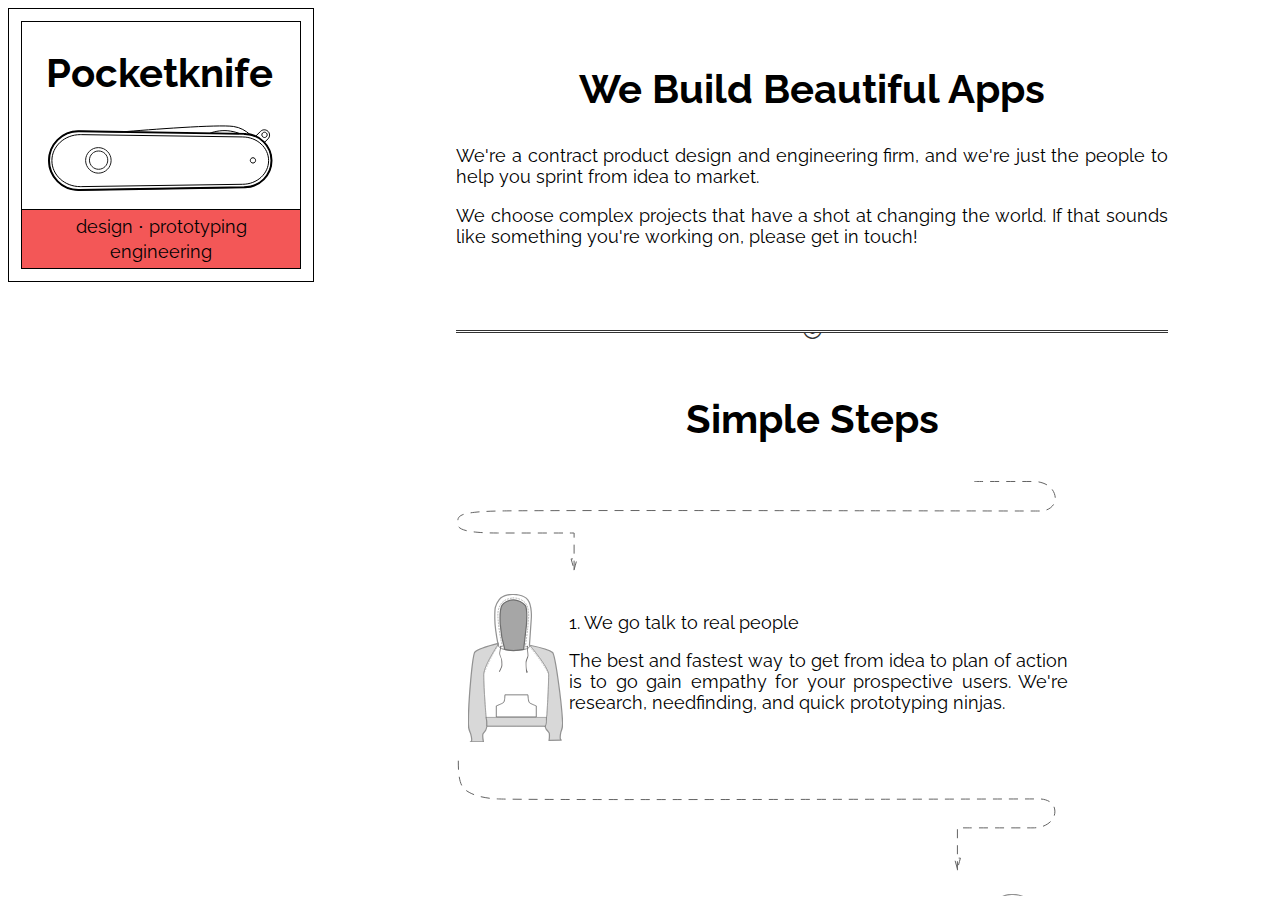
==== web/index.html @ eaa72a57 "Clean and shift" ====
<!-- -*- tab-width: 2 -*- -->

<!DOCTYPE html>
<html lang="en">
	<head>
		<meta charset="utf-8">
		<title>Pocketknife</title>
		<link href="css/pocketknife.css" rel="stylesheet">
	</head>
	<body>
		<div class="container">
				<div id="hero" class="bordered padded">
					<div id="hero-inner" class="inner bordered">
						<div id="hero-body" class="padded">
							<h1>Pocketknife</h1>
							<embed src="img/pocketknife.svg" type="image/svg+xml" />
						</div>
						<div id="hero-footer">
							<p>design ⋅ prototyping</p>
							<p>engineering</p>
						</div>
					</div>
				</div>

			<div id="right" class="col">
				<div id="right-body" class="centered">
					<div id="greeter">
					<h2>We Build Beautiful Apps</h2>
						<p>We're a contract product design and engineering firm, and we're just the people to help you sprint from idea to market.</p>
						<p>We choose complex projects that have a shot at changing the world. If that sounds like something you're working on, please get in touch!</p>
					</div>
					<div class="clear"></div>
					<br>

					<!--<div id="portfolio">
						<div class="portfolio col">
							<h3>Superawesome</h3>
							<img class="profile-pic bordered" src="img/profile.jpg" align="left" height="148" width="250">
						</div>

						<div class="portfolio col">
							<h3>Hokey Pokey for Android</h3>
							<img class="profile-pic bordered" src="img/profile.jpg" align="left" height="148" width="250">
						</div>
					</div>

					<div class="clear"></div>-->

					<br>
					<br>
					<hr class="symbol">

					<div id="Process">
						<h2> Simple Steps</h2>
						<img src="img/arrowleft.svg" />
						<div class="person col">
							<img class="profile-pic" src="img/sweatshirt.svg" align="left" height="148px" />
							<p>1.  We go talk to real people</p>
							<p> The best and fastest way to get from idea to plan of action is to go gain empathy for your prospective users. We're research, needfinding, and quick prototyping ninjas.</p>
						</div>
						<img src="img/arrowright.svg" />
						<div class="person col">
							<img class="profile-pic-right" src="img/sweatshirt.svg" align="right" height="148px" />
							<p> 2. We do something else important</p>
							<p>The best and fastest way to get from idea to plan of action is to go gain empathy for your prospective users. We're research, needfinding, and quick prototyping ninjas.</p>
						</div>
						<img src="img/arrowleft.svg" />
						<div class="person col">
							<img class="profile-pic" src="img/sweatshirt.svg" align="left" height="148px" />
							<p>3. We end with a bang! </p>
							<p> The best and fastest way to get from idea to plan of action is to go gain empathy for your prospective users. We're research, needfinding, and quick prototyping ninjas.</p>
						</div>
					</div>
					<div id="the-team">
						<h2>Meet the team</h2>
						<div class="person col">
							<img class="profile-pic bordered" src="img/cprofile.png" align="left" height="148" width="116">
							<p><strong>Caitria O'Neill</strong> is a UI and UX expert and web designer. She is currently serving as a Fellow and adjunct faculty at Stanford's Hasso Plattner Institute of Design (the d.school). Before joining Pocketknife she founded and ran <a href="http://recovers.org">Recovers</a>, a community disaster recovery software company. Caitria is a graduate of Harvard University and her work has been featured on TED.com and Fast Company. In her spare time, Caitria grows vegetables and plays the viola.
							</p>
						</div>

						<div class="person col">
							<img class="profile-pic bordered" src="img/tprofile.png" align="left" height="148" width="116">
							<p><strong>Thomas Moulia</strong> is a full-stack software engineer and systems architect. After graduating from MIT, he performed alzheimers research at Mass General Hospital and created xxxx visualization software for the Albers Lab. Before joining Pocketknife, Thomas worked as lead backend engineer at <a href="http://osito.com">Osito</a>, an intelligent assistant app for iPhone. In his spare time, Thomas rock climbs and reads science fiction from the 80's.
							</p>
						</div>
						<table border="1">
		     				<tbody>
		     					<tr>
		     						<td><strong>Design</strong></td>
		     						<td> 
		     							<ul>
		     								<li> Adobe Creative Suite </li>
		     								<li> Sketch </li>
		     							</ul>
		     						</td>
		     					</tr>
		     					<tr>
		     						<td><strong>Front End</strong></td>
		     						<td> 
		     							<ul>
		     								<li> Javascript </li>
		     								<li> jQuery</li>
		     								<li> Clojurescript</li>
		     								<li> HTML5</li>
		     								<li> CSS3 </li>
		     							</ul>
		     						</td>	     		
		     					</tr>
		     					<tr>
		     						<td><strong>Back End</strong></td>
		     						<td> 
		     							<ul>
		     								<li> Python </li>
		     								<li> Erlang </li>
		     								<li> Clojure </li>
		     								<li> Ruby </li>
		     							</ul>
		     						</td>	     		
		     					</tr>
		     					<tr>
		     						<td><strong>Data</strong></td>
		     						<td> 
		     							<ul>
		     								<li> SQL </li>
		     								<li> Mongo </li>
		     							</ul>
		     						</td>
		     					</tr>	     		     	
		     				</tbody></table>
					</div>
			</div>
			<div class="clear"></div>
		</div>					

			</div>
		</div>
		<div id="landscape">
			<embed src="img/mountainscape.png" height="200px"/>
		</div>
	</body>
</html>
---- web/css/pocketknife.css ----
/* pocketknife.css */

/* imports */
@import url(http://fonts.googleapis.com/css?family=Raleway:300);

* {
    font-family: 'Raleway', sans-serif;
}

body {
    /*background-color: #C2DFE4;*/
}

h1 {
    font-size: 2.5em;
}

h2 {
    font-size: 2.5em;
    text-align: center;
    /*background-color: blue;*/
}

p {
    font-size: 1.1em;
}



img {
    margin: 0 6px 6px 0;
}

hr.symbol {
    padding: 0;
    border: none;
    border-top: medium double #333;
    color: #333;
    text-align: center;
}

hr.symbol:after {
    content: "◎";
    display: inline-block;
    position: relative;
    top: -0.8em;
    font-size: 1.5em;
    padding: 0 0.25em;
    background: white;
}

.bordered {
    border-style: solid;
    border-width: 1px;
}

.padded {
    padding: 12px;
}

.col {
    position: relative;
    float: left;
    margin: 12px;
}

.clear {
    clear: both;
}

.centered {
    margin-left: auto;
    margin-right: auto;
}

.panel {
    width: 960px;
}
/* the container */

.container {
    /* width: 960px; */
}

#right {
    margin: 32px 0 10px 336px;
    position: absolute;
    top: 0;
    bottom: 4px;
}

#right-body {
    overflow: scroll;
    height: 100%;
    padding: 0 12% 10px 12%;
}

/* the hero */
#above-fold {
    background-color: #C2DFE4;
    padding-bottom: 160px;
}

#hero {
    width: 280px;
}

#hero-inner {
    padding-bottom: 0;
}

#hero-body {
    padding-left: 24px;
    padding-right: 24px;
    padding-top: 0px;
}

/*
 * Mustard: DCCB74
 * Rust:    F35757
*/

#hero-footer {
    background: #F35757;;
    /* color: white; */
    padding: 2px;

    border-width: 1px;
    border-color: black;
    border-top-style: solid;
}

#hero-footer p {
    margin: 4px 0 4px 0;
    text-align: center;
}

#hero-title {
    margin-left: 38px;
    margin-top: 68px;
}

/* greeter */

#greeter {
    /*background-color: #DCCB74;*/
    text-align: justify;
}

/* portfolio */

#portfolio {
}

#portfolio-pic {
    float: left;
}

/* the team */

.person {
    width: 600px;
    text-align: justify;
}

#profile-pic {
    float: left;
}

#profile-pic-right {
    float: right;
}

/* footer */

#footer {
    bottom: -14px;
    position: absolute;
}

#landscape {
    width: 100%;
    text-align: center;
    position: absolute;
    bottom: 0px;
}
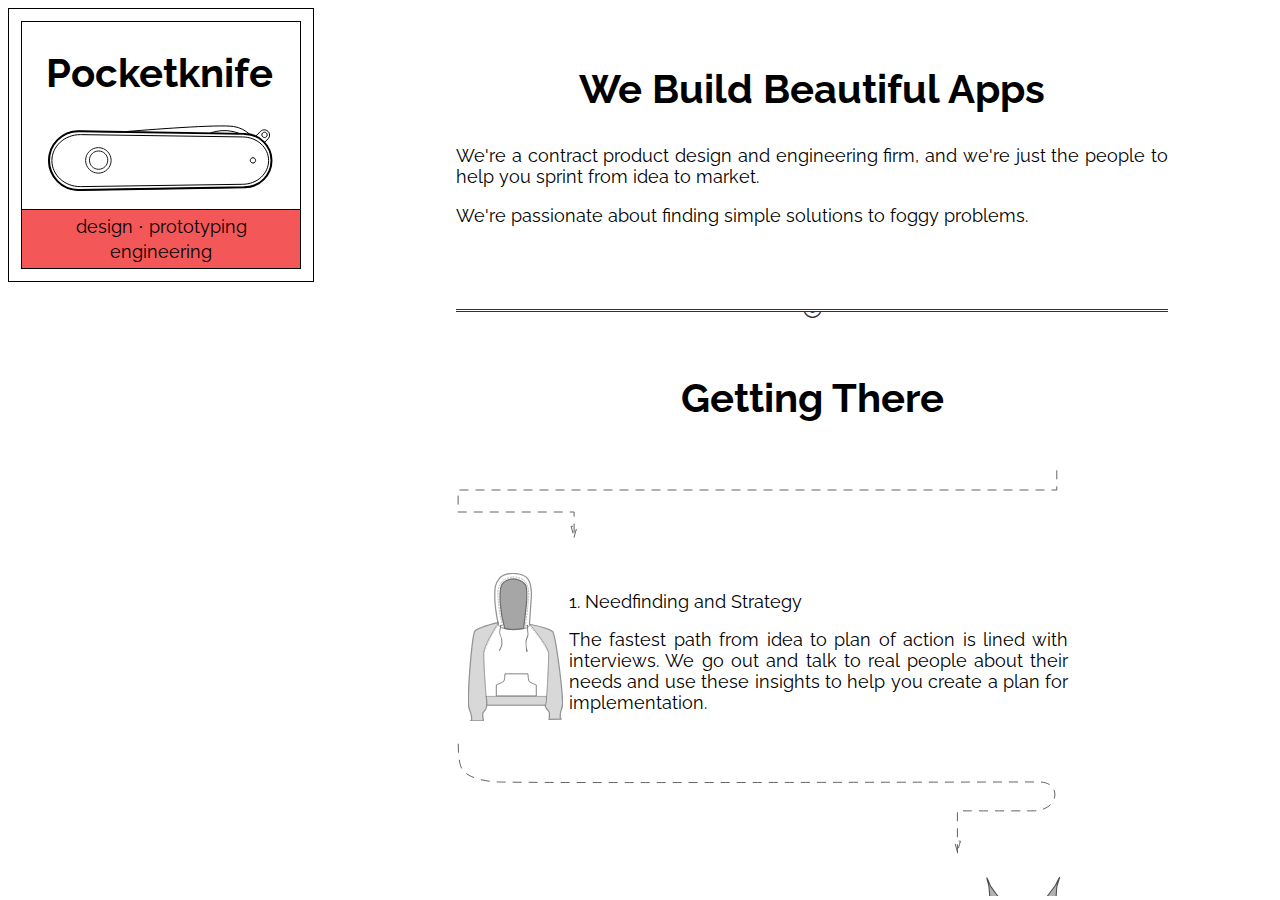
==== commit f6524f42: "assorted tweaks, copy additions" ====
--- a/web/index.html
+++ b/web/index.html
@@ -27,7 +27,7 @@
 					<div id="greeter">
 					<h2>We Build Beautiful Apps</h2>
 						<p>We're a contract product design and engineering firm, and we're just the people to help you sprint from idea to market.</p>
-						<p>We choose complex projects that have a shot at changing the world. If that sounds like something you're working on, please get in touch!</p>
+						<p>We're passionate about finding simple solutions to foggy problems.</p>
 					</div>
 					<div class="clear"></div>
 					<br>
@@ -51,26 +51,27 @@
 					<hr class="symbol">
 
 					<div id="Process">
-						<h2> Simple Steps</h2>
+						<h2> Getting There</h2>
 						<img src="img/arrowleft.svg" />
 						<div class="person col">
 							<img class="profile-pic" src="img/sweatshirt.svg" align="left" height="148px" />
-							<p>1.  We go talk to real people</p>
-							<p> The best and fastest way to get from idea to plan of action is to go gain empathy for your prospective users. We're research, needfinding, and quick prototyping ninjas.</p>
+							<p>1.  Needfinding and Strategy </p>
+							<p>The fastest path from idea to plan of action is lined with interviews. We go out and talk to real people about their needs and use these insights to help you create a plan for implementation.</p>
 						</div>
 						<img src="img/arrowright.svg" />
 						<div class="person col">
-							<img class="profile-pic-right" src="img/sweatshirt.svg" align="right" height="148px" />
-							<p> 2. We do something else important</p>
-							<p>The best and fastest way to get from idea to plan of action is to go gain empathy for your prospective users. We're research, needfinding, and quick prototyping ninjas.</p>
+							<img class="profile-pic-right" src="img/skis.svg" align="right" height="200px" />
+							<p> 2. Design and Prototyping</p>
+							<p>We have design experience in a variety of styles, ranging from branding and identity to data viz and layout. We get excited about functional, beautiful websites and mobile applications.</p>
 						</div>
 						<img src="img/arrowleft.svg" />
 						<div class="person col">
-							<img class="profile-pic" src="img/sweatshirt.svg" align="left" height="148px" />
-							<p>3. We end with a bang! </p>
-							<p> The best and fastest way to get from idea to plan of action is to go gain empathy for your prospective users. We're research, needfinding, and quick prototyping ninjas.</p>
+							<img class="profile-pic" src="img/skilift.svg" align="left" height="148px" />
+							<p>3. Engineering and Support </p>
+							<p>We are an engineering and development firm, and that means we focus on a solid technical foundation and well documented code. We carefully pick technologies that work with your requirements and we test the hell out of the product to make sure it is up when you are.</p>
 						</div>
 					</div>
+					<div class="clear"></div>
 					<div id="the-team">
 						<h2>Meet the team</h2>
 						<div class="person col">
--- a/web/css/pocketknife.css
+++ b/web/css/pocketknife.css
@@ -49,6 +49,15 @@
     background: white;
 }
 
+table {
+    border-collapse: collapse;
+    border: 1px dashed;
+}
+
+td {
+    padding: 20px;
+}
+
 .bordered {
     border-style: solid;
     border-width: 1px;
@@ -62,6 +71,7 @@
     position: relative;
     float: left;
     margin: 12px;
+
 }
 
 .clear {
@@ -121,7 +131,7 @@
 */
 
 #hero-footer {
-    background: #F35757;;
+    background: #F35757;
     /* color: white; */
     padding: 2px;
 
@@ -163,6 +173,7 @@
     text-align: justify;
 }
 
+
 #profile-pic {
     float: left;
 }
@@ -185,3 +196,4 @@
     bottom: 0px;
 }
 
+
